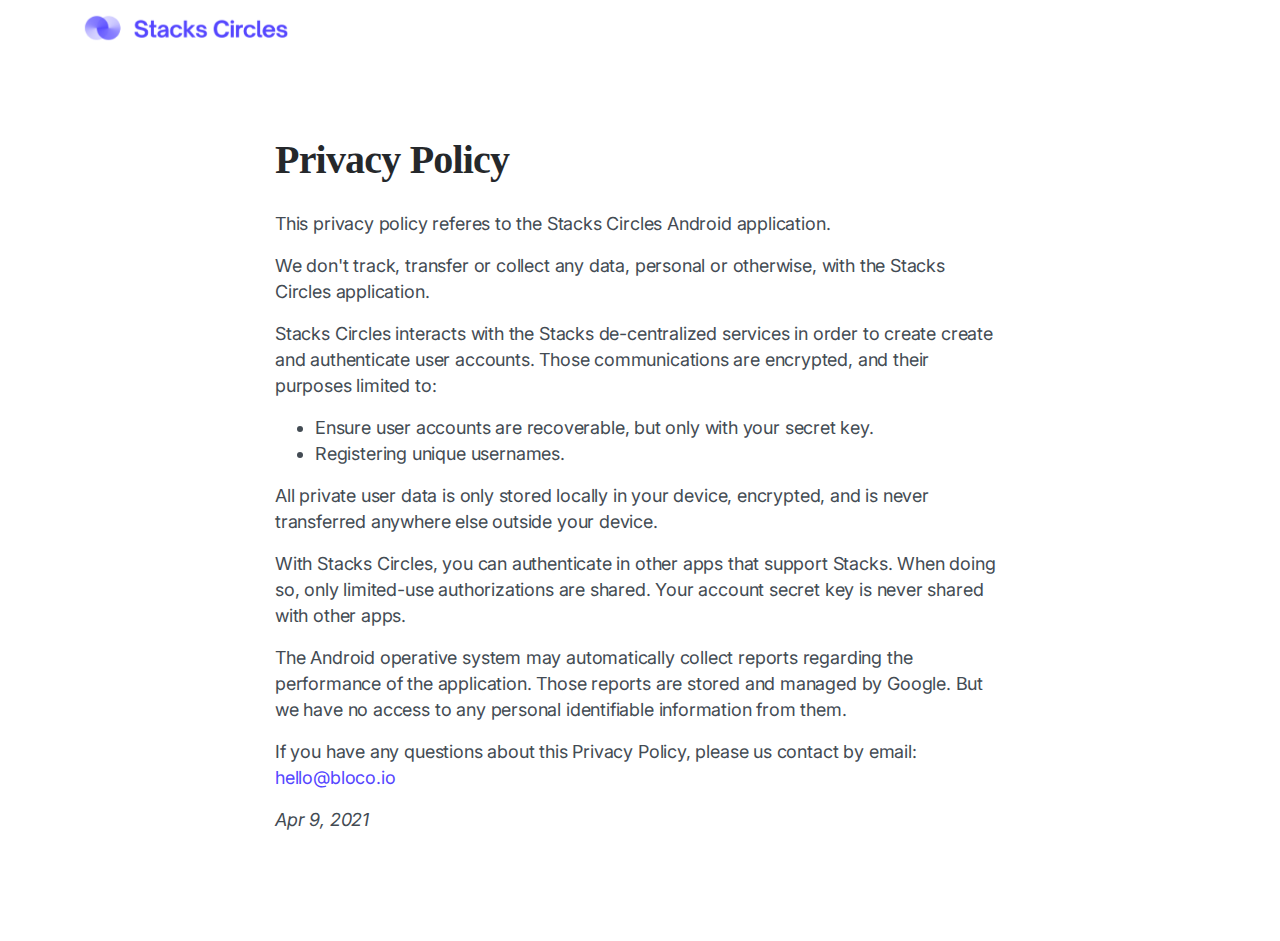
==== privacy.html @ 70a7860b "Footer and Privacy policy" ====
<!DOCTYPE html>
<html>

<head>
  <meta charset="utf-8">
  <meta http-equiv="X-UA-Compatible" content="IE=edge">
  <title>Stacks Circles Android</title>
  <meta name="description" content="">
  <meta name="viewport" content="width=device-width, initial-scale=1">
  <meta name="robots" content="all,follow">
  <!-- Bootstrap CSS-->
  <link rel="stylesheet" href="vendor/bootstrap/css/bootstrap.min.css">
  <!-- Fonts-->
  <link rel="stylesheet" media="screen" href="https://fontlibrary.org//face/open-sauce-one" type="text/css"/> 
  <link rel="stylesheet" href="https://fonts.googleapis.com/css?family=Inter:400,600,800&amp;display=swap">
  <!-- Device Mockup-->
  <link rel="stylesheet" href="css/device-mockups.css">
  <!-- theme stylesheet-->
  <link rel="stylesheet" href="css/style.violet.css" id="theme-stylesheet">
  <!-- Custom stylesheet - for your changes-->
  <link rel="stylesheet" href="css/custom.css">
  <!-- Favicon-->
  <link rel="shortcut icon" href="img/favicon.png">
  <!-- Tweaks for older IEs-->
  <!--[if lt IE 9]>
        <script src="https://oss.maxcdn.com/html5shiv/3.7.3/html5shiv.min.js"></script>
        <script src="https://oss.maxcdn.com/respond/1.4.2/respond.min.js"></script><![endif]-->
</head>

<body>
  <!-- navbar-->
  <header class="header">
    <nav class="navbar navbar-expand-lg fixed-top">
      <div class="container">
        <a class="navbar-brand" href="index"><img src="img/logo.png" alt="" width="220"></a>
      </div>
    </nav>
  </header>

  <section class="bg-center">
    <div class="container">
      <div class="row justify-content-md-center">
        <div class="col col-lg-8 my-5">
          <h2 class="mb-4">Privacy Policy</h2>
          <p>This privacy policy referes to the Stacks Circles Android application.</p>
          <p>We don't track, transfer or collect any data, personal or otherwise, with the Stacks Circles application.</p>
          <p>Stacks Circles interacts with the Stacks de-centralized services in order to create create and authenticate user accounts. Those communications are encrypted, and their purposes limited to:</p>
          <ul>
            <li>Ensure user accounts are recoverable, but only with your secret key.</li>
            <li>Registering unique usernames.</li>
          </ul>
          <p>All private user data is only stored locally in your device, encrypted, and is never transferred anywhere else outside your device.</p>
          <p>With Stacks Circles, you can authenticate in other apps that support Stacks. When doing so, only limited-use authorizations are shared. Your account secret key is never shared with other apps.</p>
          <p>The Android operative system may automatically collect reports regarding the performance of the application. Those reports are stored and managed by Google. But we have no access to any personal identifiable information from them.</p>
          <p>If you have any questions about this Privacy Policy, please us contact by email: <a href="mailto:hello@bloco.io">hello@bloco.io</a></p>
          <p><i>Apr 9, 2021</i></p>
        </div>
      </div>
    </div>
  </section>

  <!-- JavaScript files-->
  <script src="vendor/jquery/jquery.min.js"></script>
  <script src="vendor/bootstrap/js/bootstrap.bundle.min.js"></script>
  <script src="vendor/owl.carousel2/owl.carousel.min.js"></script>
  <script src="vendor/modal-video/js/modal-video.js"></script>
  <script src="js/front.js"></script>
  <!-- FontAwesome CSS - loading as last, so it doesn't block rendering-->
  <link rel="stylesheet" href="https://use.fontawesome.com/releases/v5.7.1/css/all.css"
    integrity="sha384-fnmOCqbTlWIlj8LyTjo7mOUStjsKC4pOpQbqyi7RrhN7udi9RwhKkMHpvLbHG9Sr" crossorigin="anonymous">
</body>
</html>
---- css/device-mockups.css ----
/*!
 * html5-device-mockups (https://github.com/pixelsign/html5-device-mockups)
 * Copyright 2013 - 2018 pixelsign
 * Licensed under MIT (https://github.com/pixelsign/html5-device-mockups/blob/master/LICENSE.txt)
 * Last Build: Thu Dec 20 2018 14:05:50
 */
.device-wrapper {
  max-width: 300px;
  width: 100%; }

.device {
  position: relative;
  background-size: cover; }
  .device::after {
    position: absolute;
    background-size: cover;
    width: 100%;
    height: 100%;
    pointer-events: none; }
  .device .screen {
    position: absolute;
    background-size: cover;
    pointer-events: auto; }
  .device .button {
    position: absolute;
    cursor: pointer; }



.device[data-device="Pixel"][data-orientation="portrait"][data-color="white"] {
  padding-bottom: 202.620087336%; }
  .device[data-device="Pixel"][data-orientation="portrait"][data-color="white"] .screen {
    top: 9.6982758621%;
    left: 4.3668122271%;
    width: 90.3930131004%;
    height: 78.6637931034%; }
  .device[data-device="Pixel"][data-orientation="portrait"][data-color="white"]::after {
    content: '';
    background-image: url(../img/device-mockups/Pixel/portrait_white.png);
    z-index: -1; }
  .device[data-device="Pixel"][data-orientation="portrait"][data-color="white"] .button {
    top: 90.5172413793%;
    left: 44.9781659389%;
    width: 11.3537117904%;
    height: 4.3103448276%; }

.device[data-device="Pixel"][data-orientation="portrait"][data-color="black"] {
  padding-bottom: 202.620087336%; }
  .device[data-device="Pixel"][data-orientation="portrait"][data-color="black"] .screen {
    top: 9.6982758621%;
    left: 4.3668122271%;
    width: 90.3930131004%;
    height: 78.6637931034%; }
  .device[data-device="Pixel"][data-orientation="portrait"][data-color="black"]::after {
    content: '';
    background-image: url(../img/device-mockups/Pixel/portrait_black.png);
    z-index: -1; }
  .device[data-device="Pixel"][data-orientation="portrait"][data-color="black"] .button {
    top: 90.5172413793%;
    left: 44.9781659389%;
    width: 11.3537117904%;
    height: 4.3103448276%; }
---- css/style.violet.css ----
/*
=========================================
=========================================

   Nova | Bootstrap app landing

=========================================
========================================= */
/*
* ===================================================
*    Custom Bootstrapious Utils
* ===================================================
*/
/*
   Icons
   ------------------------
*/
.icon-sm {
  width: 40px !important;
  height: 40px !important;
}

.icon-md {
  width: 60px !important;
  height: 60px !important;
}

.icon-lg {
  width: 80px !important;
  height: 80px !important;
}

.icon-xl {
  width: 120px !important;
  height: 120px !important;
}

/*
   Text utils
   ------------------------
*/
.text-uppercase {
  text-transform: uppercase;
  letter-spacing: 0.1em;
  letter-spacing: .1em;
}

.text-sm {
  font-size: 0.875rem;
}

.text-base {
  font-size: 1rem;
}

.text-lg {
  font-size: 1.25rem;
}

.text-shadow {
  text-shadow: 2px 2px 2px rgba(0, 0, 0, 0.1);
}

.text-shadow-primary {
  text-shadow: 2px 2px 2px rgba(144, 85, 162, 0.1);
}

.text-decoration-underline {
  text-decoration: underline;
}

.text-inherit {
  color: inherit;
}

/*
    Rounded corners - lg, sm
   ------------------------
*/
.rounded-lg {
  border-radius: 0.85rem !important;
}

.rounded-sm {
  border-radius: 0.2rem;
}

.rounded-xl {
  border-radius: 10rem;
}

/*
    Responsive borders - border-[breakpoint]
   ------------------------
*/
/*
    Opacity helpers - .opacity-[1-9]
    ------------------------
*/
.opacity-1 {
  opacity: 0.1;
}

.opacity-2 {
  opacity: 0.2;
}

.opacity-3 {
  opacity: 0.3;
}

.opacity-4 {
  opacity: 0.4;
}

.opacity-5 {
  opacity: 0.5;
}

.opacity-6 {
  opacity: 0.6;
}

.opacity-7 {
  opacity: 0.7;
}

.opacity-8 {
  opacity: 0.8;
}

.opacity-9 {
  opacity: 0.9;
}

.opacity-10 {
  opacity: 1;
}

/*
    Z-index helpers - .z-index-[10-50]
    ------------------------
*/
.z-index-10 {
  z-index: 10;
}

.z-index-20 {
  z-index: 20;
}

.z-index-30 {
  z-index: 30;
}

.z-index-40 {
  z-index: 40;
}

.z-index-50 {
  z-index: 50;
}

/*
     Letter spacing helpers - .letter-spacing-[0-5]
    ------------------------
*/
.letter-spacing-0 {
  letter-spacing: 0 !important;
}

.letter-spacing-1 {
  letter-spacing: 0.1em;
}

.letter-spacing-2 {
  letter-spacing: 0.2em;
}

.letter-spacing-3 {
  letter-spacing: 0.3em;
}

.letter-spacing-4 {
  letter-spacing: 0.4em;
}

.letter-spacing-5 {
  letter-spacing: 0.5em;
}

/*
     Colours and backgrounds
    ------------------------
*/
.text-hover-primary {
  transition: all 0.2s ease-in-out;
}

.text-hover-primary:focus, .text-hover-primary:hover {
  color: #5546FF !important;
}

a.text-hover-primary {
  transition: all 0.2s ease-in-out;
}

a.text-hover-primary:focus, a.text-hover-primary:hover {
  color: #5546FF !important;
}

.bg-primary-light {
  background-color: #f2ebf4;
}

.border-primary {
  border-color: #5546FF !important;
}

.text-hover-secondary {
  transition: all 0.2s ease-in-out;
}

.text-hover-secondary:focus, .text-hover-secondary:hover {
  color: #6c757d !important;
}

a.text-hover-secondary {
  transition: all 0.2s ease-in-out;
}

a.text-hover-secondary:focus, a.text-hover-secondary:hover {
  color: #6c757d !important;
}

.bg-secondary-light {
  background-color: #edeeef;
}

.border-secondary {
  border-color: #6c757d !important;
}

.text-hover-success {
  transition: all 0.2s ease-in-out;
}

.text-hover-success:focus, .text-hover-success:hover {
  color: #28a745 !important;
}

a.text-hover-success {
  transition: all 0.2s ease-in-out;
}

a.text-hover-success:focus, a.text-hover-success:hover {
  color: #28a745 !important;
}

.bg-success-light {
  background-color: #e5f4e9;
}

.border-success {
  border-color: #28a745 !important;
}

.text-hover-info {
  transition: all 0.2s ease-in-out;
}

.text-hover-info:focus, .text-hover-info:hover {
  color: #17a2b8 !important;
}

a.text-hover-info {
  transition: all 0.2s ease-in-out;
}

a.text-hover-info:focus, a.text-hover-info:hover {
  color: #17a2b8 !important;
}

.bg-info-light {
  background-color: #e3f4f6;
}

.border-info {
  border-color: #17a2b8 !important;
}

.text-hover-warning {
  transition: all 0.2s ease-in-out;
}

.text-hover-warning:focus, .text-hover-warning:hover {
  color: #ffc107 !important;
}

a.text-hover-warning {
  transition: all 0.2s ease-in-out;
}

a.text-hover-warning:focus, a.text-hover-warning:hover {
  color: #ffc107 !important;
}

.bg-warning-light {
  background-color: #fff8e1;
}

.border-warning {
  border-color: #ffc107 !important;
}

.text-hover-danger {
  transition: all 0.2s ease-in-out;
}

.text-hover-danger:focus, .text-hover-danger:hover {
  color: #dc3545 !important;
}

a.text-hover-danger {
  transition: all 0.2s ease-in-out;
}

a.text-hover-danger:focus, a.text-hover-danger:hover {
  color: #dc3545 !important;
}

.bg-danger-light {
  background-color: #fbe7e9;
}

.border-danger {
  border-color: #dc3545 !important;
}

.text-hover-light {
  transition: all 0.2s ease-in-out;
}

.text-hover-light:focus, .text-hover-light:hover {
  color: #F7FAFF !important;
}

a.text-hover-light {
  transition: all 0.2s ease-in-out;
}

a.text-hover-light:focus, a.text-hover-light:hover {
  color: #F7FAFF !important;
}

.bg-light-light {
  background-color: #fefeff;
}

.border-light {
  border-color: #F7FAFF !important;
}

.text-hover-dark {
  transition: all 0.2s ease-in-out;
}

.text-hover-dark:focus, .text-hover-dark:hover {
  color: #343a40 !important;
}

a.text-hover-dark {
  transition: all 0.2s ease-in-out;
}

a.text-hover-dark:focus, a.text-hover-dark:hover {
  color: #343a40 !important;
}

.bg-dark-light {
  background-color: #e7e7e8;
}

.border-dark {
  border-color: #343a40 !important;
}

.bg-gray-100 {
  background: #F7FAFF !important;
}

.text-gray-100 {
  color: #F7FAFF;
}

.bg-gray-200 {
  background: #e9ecef !important;
}

.text-gray-200 {
  color: #e9ecef;
}

.bg-gray-300 {
  background: #dee2e6 !important;
}

.text-gray-300 {
  color: #dee2e6;
}

.bg-gray-400 {
  background: #ced4da !important;
}

.text-gray-400 {
  color: #ced4da;
}

.bg-gray-500 {
  background: #adb5bd !important;
}

.text-gray-500 {
  color: #adb5bd;
}

.bg-gray-600 {
  background: #6c757d !important;
}

.text-gray-600 {
  color: #6c757d;
}

.bg-gray-700 {
  background: #495057 !important;
}

.text-gray-700 {
  color: #495057;
}

.bg-gray-800 {
  background: #343a40 !important;
}

.text-gray-800 {
  color: #343a40;
}

.bg-gray-900 {
  background: #212529 !important;
}

.text-gray-900 {
  color: #212529;
}

.badge-primary-light {
  color: #5546FF;
  background-color: #f2ebf4;
}

.badge-secondary-light {
  color: #6c757d;
  background-color: #edeeef;
}

.badge-success-light {
  color: #28a745;
  background-color: #e5f4e9;
}

.badge-info-light {
  color: #17a2b8;
  background-color: #e3f4f6;
}

.badge-warning-light {
  color: #ffc107;
  background-color: #fff8e1;
}

.badge-danger-light {
  color: #dc3545;
  background-color: #fbe7e9;
}

.badge-light-light {
  color: #F7FAFF;
  background-color: #fefeff;
}

.badge-dark-light {
  color: #343a40;
  background-color: #e7e7e8;
}

/*
     Transparent overlays
    ------------------------
*/
.overlay-content {
  position: relative;
  z-index: 20;
}

@media (min-width: 576px) {
  .light-overlay-sm,
  .overlay-hover-light-sm {
    position: relative;
  }
  .light-overlay-sm::after,
  .overlay-hover-light-sm::after {
    position: absolute;
    top: 0;
    left: 0;
    width: 100%;
    height: 100%;
    content: ' ';
    background: #fff;
  }
}

@media (min-width: 576px) {
  .overlay-hover-light-sm::after {
    transition: opacity 0.15s linear;
    opacity: 0;
  }
}

@media (min-width: 576px) {
  .light-overlay-sm::after,
  .overlay-hover-light-sm:hover::after {
    opacity: .4;
  }
}

@media (min-width: 576px) {
  .light-overlay-sm-0::after,
  .overlay-hover-light-sm-0:hover::after {
    display: none;
  }
}

.dark-overlay-sm {
  position: relative;
}

@media (min-width: 576px) {
  .dark-overlay-sm::after {
    position: absolute;
    top: 0;
    left: 0;
    width: 100%;
    height: 100%;
    content: ' ';
    opacity: .4;
    background: #000;
  }
}

@media (min-width: 576px) {
  .dark-overlay-sm-0::after {
    display: none;
  }
}

@media (min-width: 768px) {
  .light-overlay-md,
  .overlay-hover-light-md {
    position: relative;
  }
  .light-overlay-md::after,
  .overlay-hover-light-md::after {
    position: absolute;
    top: 0;
    left: 0;
    width: 100%;
    height: 100%;
    content: ' ';
    background: #fff;
  }
}

@media (min-width: 768px) {
  .overlay-hover-light-md::after {
    transition: opacity 0.15s linear;
    opacity: 0;
  }
}

@media (min-width: 768px) {
  .light-overlay-md::after,
  .overlay-hover-light-md:hover::after {
    opacity: .4;
  }
}

@media (min-width: 768px) {
  .light-overlay-md-0::after,
  .overlay-hover-light-md-0:hover::after {
    display: none;
  }
}

.dark-overlay-md {
  position: relative;
}

@media (min-width: 768px) {
  .dark-overlay-md::after {
    position: absolute;
    top: 0;
    left: 0;
    width: 100%;
    height: 100%;
    content: ' ';
    opacity: .4;
    background: #000;
  }
}

@media (min-width: 768px) {
  .dark-overlay-md-0::after {
    display: none;
  }
}

@media (min-width: 992px) {
  .light-overlay-lg,
  .overlay-hover-light-lg {
    position: relative;
  }
  .light-overlay-lg::after,
  .overlay-hover-light-lg::after {
    position: absolute;
    top: 0;
    left: 0;
    width: 100%;
    height: 100%;
    content: ' ';
    background: #fff;
  }
}

@media (min-width: 992px) {
  .overlay-hover-light-lg::after {
    transition: opacity 0.15s linear;
    opacity: 0;
  }
}

@media (min-width: 992px) {
  .light-overlay-lg::after,
  .overlay-hover-light-lg:hover::after {
    opacity: .4;
  }
}

@media (min-width: 992px) {
  .light-overlay-lg-0::after,
  .overlay-hover-light-lg-0:hover::after {
    display: none;
  }
}

.dark-overlay-lg {
  position: relative;
}

@media (min-width: 992px) {
  .dark-overlay-lg::after {
    position: absolute;
    top: 0;
    left: 0;
    width: 100%;
    height: 100%;
    content: ' ';
    opacity: .4;
    background: #000;
  }
}

@media (min-width: 992px) {
  .dark-overlay-lg-0::after {
    display: none;
  }
}

@media (min-width: 1200px) {
  .light-overlay-xl,
  .overlay-hover-light-xl {
    position: relative;
  }
  .light-overlay-xl::after,
  .overlay-hover-light-xl::after {
    position: absolute;
    top: 0;
    left: 0;
    width: 100%;
    height: 100%;
    content: ' ';
    background: #fff;
  }
}

@media (min-width: 1200px) {
  .overlay-hover-light-xl::after {
    transition: opacity 0.15s linear;
    opacity: 0;
  }
}

@media (min-width: 1200px) {
  .light-overlay-xl::after,
  .overlay-hover-light-xl:hover::after {
    opacity: .4;
  }
}

@media (min-width: 1200px) {
  .light-overlay-xl-0::after,
  .overlay-hover-light-xl-0:hover::after {
    display: none;
  }
}

.dark-overlay-xl {
  position: relative;
}

@media (min-width: 1200px) {
  .dark-overlay-xl::after {
    position: absolute;
    top: 0;
    left: 0;
    width: 100%;
    height: 100%;
    content: ' ';
    opacity: .4;
    background: #000;
  }
}

@media (min-width: 1200px) {
  .dark-overlay-xl-0::after {
    display: none;
  }
}

.light-overlay,
.overlay-hover-light {
  position: relative;
}

.light-overlay::after,
.overlay-hover-light::after {
  position: absolute;
  top: 0;
  left: 0;
  width: 100%;
  height: 100%;
  content: ' ';
  background: #fff;
}

.overlay-hover-light::after {
  transition: opacity 0.15s linear;
  opacity: 0;
}

.light-overlay::after,
.overlay-hover-light:hover::after {
  opacity: .4;
}

.light-overlay-0::after,
.overlay-hover-light-0:hover::after {
  display: none;
}

.dark-overlay {
  position: relative;
}

.dark-overlay::after {
  position: absolute;
  top: 0;
  left: 0;
  width: 100%;
  height: 100%;
  content: ' ';
  opacity: .4;
  background: #000;
}

.dark-overlay-0::after {
  display: none;
}

/*
     Other
    ------------------------
*/
.overflow-visible {
  overflow: visible !important;
}

.shadow-0 {
  box-shadow: none !important;
}

.text-small {
  font-size: 0.85rem !important;
}

.text-lg {
  font-size: 3.5rem !important;
}

.text-gray {
  color: #b4b4b4 !important;
}

.text-muted {
  color: #777 !important;
}

.border-gray {
  border-color: #eee !important;
}

.index-forward {
  z-index: 99;
  position: relative;
}

.bg-cover {
  background-size: cover !important;
}

.bg-center {
  margin-bottom: 50px;
}

.bg-top {
  background-position: top center !important;
}

.bg-bottom {
  background-position: bottom center !important;
}

.line-height-sm {
  line-height: 1.3 !important;
}

.dotted-separator {
  border-top: 2px dotted rgba(0, 0, 0, 0.2);
}

.font-weight-light {
  font-weight: 400 !important;
}

.font-weight-normal {
  font-weight: 600 !important;
}

.font-weight-bold {
  font-weight: 800 !important;
}

.accordion .card {
  border: none;
}

.accordion .card-header {
  background: #fff;
  border: none;
}

.accordion .card .btn-link {
  width: 100%;
  text-decoration: none;
  color: #333;
  text-align: left;
}

.accordion .card .btn-link:focus {
  box-shadow: none;
}

.border-md {
  border-width: 2px !important;
}

.border-lg {
  border-width: 4px !important;
}

.lined {
  display: inline-block;
  position: relative;
  padding-bottom: 0.7rem;
}

.lined::before {
  content: '';
  display: block;
  position: absolute;
  bottom: 0;
  left: 0;
  width: 3rem;
  height: 2px;
  background: #5546FF;
}

.lined::after {
  content: '';
  display: block;
  position: absolute;
  bottom: 0;
  left: 3.3rem;
  width: 0.7rem;
  height: 2px;
  background: #5546FF;
}

.lined-center::before {
  left: calc(50% - 1.65rem);
}

.lined-center::after {
  left: calc(50% + 1.65rem);
}

input.text-white::-webkit-input-placeholder {
  color: #fff;
}

input.text-white::-moz-placeholder {
  color: #fff;
}

input.text-white:-ms-input-placeholder {
  color: #fff;
}

input.text-white::-ms-input-placeholder {
  color: #fff;
}

input.text-white::placeholder {
  color: #fff;
}

.bg-none {
  background: none !important;
}

.text-shadow {
  text-transform: 1px 1px 0 rgba(0, 0, 0, 0.3);
}

/*
* ===================================================
*    Custom Orion Icons
* ===================================================
*/
.svg-icon {
  width: 32px;
  height: 32px;
  vertical-align: text-bottom;
  stroke: currentColor;
  stroke-width: 3;
  --layer1: currentColor;
  --layer2: currentColor;
  --layer3: currentColor;
}

.svg-icon.svg-icon-light {
  stroke-width: 2;
}

.svg-icon.svg-icon-heavy {
  stroke-width: 4;
}

.svg-icon-big {
  width: 64px;
  height: 64px;
}

/*
*
* =====================
* GENERAL
* =====================
*
*/
.text-small {
  font-size: 0.9rem !important;
}

section {
  position: relative;
  padding: 2.5rem 0;
}

.section-padding {
  padding: 2.5rem 0;
}

.section-padding-y {
  padding-top: 2.5rem;
  padding-bottom: 2.5rem;
}

.navbar {
  transition: all 0.3s;
  padding-top: 1.5rem !important;
  padding-bottom: 1.5rem !important;
}

.navbar.active {
  background: #fff;
  padding-top: 1rem !important;
  padding-bottom: 1rem !important;
}

@media (max-width: 991.98px) {
  .navbar {
    background: #fff;
    padding-top: 1rem !important;
    padding-bottom: 1rem !important;
  }
}

.navbar-toggler {
  color: #17141f;
}

.testimonial-img {
  width: 100px;
  height: 100px;
  border-radius: 50%;
  position: absolute;
  top: calc(-3rem - 50px);
  left: calc(50% - 50px);
}

.testimonial-img::after {
  content: '\f10e';
  width: 40px;
  height: 40px;
  border-radius: 50%;
  background: #5546FF;
  border: 3px solid #fff;
  display: block;
  position: absolute;
  bottom: 0;
  right: 0;
  font-family: 'Font Awesome\ 5 Free';
  font-weight: 900;
  color: #fff;
  text-align: center;
  line-height: 35px;
  font-size: 0.8rem;
}

.footer-link {
  color: #777;
  transition: all 0.3s;
}

.footer-link:hover, .footer-link:focus {
  color: #5546FF;
  text-decoration: none;
}

.list-check {
  list-style: none;
  padding-left: 0;
}

.list-check li {
  position: relative;
  padding: 0.25rem 0 0.25rem 3rem;
}

.list-check li::before {
  content: '';
  background-image: url('../img/check.svg');
  background-size: contain;
  display: block;
  position: absolute;
  left: 0;
  top: 50%;
  height: 40px;
  width: 40px;
  -webkit-transform: translateY(-50%);
  transform: translateY(-50%);
}

.social-link {
  width: 40px;
  height: 40px;
  border-radius: 50%;
  border: 2px solid #ddd;
  display: -ms-flexbox;
  display: flex;
  -ms-flex-align: center;
  align-items: center;
  -ms-flex-pack: center;
  justify-content: center;
  color: #aaa;
  transition: all 0.3s;
}

.social-link:hover, .social-link:focus {
  background: #5546FF;
  color: #fff;
  text-decoration: none;
  border-color: #5546FF;
}

.scropll-top-btn {
  width: 40px;
  height: 40px;
  border-radius: 50%;
  background: #5546FF;
  border: 3px solid #d1b7d9;
  display: -ms-flexbox;
  display: flex;
  -ms-flex-align: center;
  align-items: center;
  -ms-flex-pack: center;
  justify-content: center;
  position: fixed;
  bottom: -3rem;
  right: 1rem;
  z-index: 999;
  color: #fff;
  transition: all 0.4s;
}

.scropll-top-btn.active {
  bottom: 1rem;
}

.scropll-top-btn:hover, .scropll-top-btn:focus {
  color: #fff;
  text-decoration: none;
  background: #724381;
}

.device-wrapper {
  z-index: 999;
  position: relative;
}

.device {
  border-radius: 3rem;
}

.device .screen {
  overflow: hidden;
}

.device[data-device=iPhoneX][data-orientation=portrait][data-color=black] {
  padding-bottom: 202.898072%;
}

.device[data-device=iPhoneX][data-orientation=portrait][data-color=black] .screen {
  top: 2.185596%;
  left: 5.5%;
  width: 90.225895%;
  height: 93.628809%;
}

.owl-carousel .owl-dots {
  margin-top: 0 !important;
}

.owl-carousel .owl-dots .owl-dot span {
  margin: 0 0.35rem !important;
}

.owl-carousel .owl-dots .owl-dot.active span {
  background: #5546FF;
}

/*

=====================
STYLE SWITCHER FOR DEMO
=====================

*/
#style-switch-button {
  position: fixed;
  top: 120px;
  left: 0px;
  border-radius: 0;
  z-index: 2;
}

#style-switch {
  width: 300px;
  padding: 20px;
  position: fixed;
  top: 160px;
  left: 0;
  background: #fff;
  border: solid 1px #ced4da;
  z-index: 2000;
}

#style-switch h4 {
  color: #495057;
}

/* =========================================

      THEMING OF THE BOOTSTRAP COMPONENTS

   =========================================

    1 - NAVBAR
    2 - BUTTONS
    3 - TYPE
    4 - PAGINATION
    5 - UTILITIES
    6 - FORMS
    7 - CODE
    8 - NAV
    9 - CARD
    10 - DROPDOWNS

*/
/*
 * 1. NAVBAR
 */
.navbar {
  padding: 0.5rem 1rem;
}

.navbar-brand {
  display: inline-block;
  padding-top: 0.3125rem;
  padding-bottom: 0.3125rem;
  margin-right: 1rem;
  font-size: 1.25rem;
}

.navbar-toggler {
  padding: 0.25rem 0.75rem;
  font-size: 1.25rem;
  line-height: 1;
  border: 1px solid transparent;
  border-radius: 0.25rem;
}

.navbar-light .navbar-brand {
  color: rgba(0, 0, 0, 0.9);
}

.navbar-light .navbar-brand:hover, .navbar-light .navbar-brand:focus {
  color: rgba(0, 0, 0, 0.9);
}

.navbar-light .navbar-nav .nav-link {
  color: rgba(0, 0, 0, 0.5);
}

.navbar-light .navbar-nav .nav-link:hover, .navbar-light .navbar-nav .nav-link:focus {
  color: rgba(0, 0, 0, 0.7);
}

.navbar-light .navbar-nav .nav-link.disabled {
  color: rgba(0, 0, 0, 0.3);
}

.navbar-light .navbar-nav .show > .nav-link,
.navbar-light .navbar-nav .active > .nav-link,
.navbar-light .navbar-nav .nav-link.show,
.navbar-light .navbar-nav .nav-link.active {
  color: rgba(0, 0, 0, 0.9);
}

.navbar-light .navbar-toggler {
  color: rgba(0, 0, 0, 0.5);
  border-color: rgba(0, 0, 0, 0.1);
}

.navbar-light .navbar-toggler-icon {
  background-image: url("data:image/svg+xml;charset=utf8,%3Csvg viewBox='0 0 30 30' xmlns='http://www.w3.org/2000/svg'%3E%3Cpath stroke='rgba(0, 0, 0, 0.5)' stroke-width='2' stroke-linecap='round' stroke-miterlimit='10' d='M4 7h22M4 15h22M4 23h22'/%3E%3C/svg%3E");
}

.navbar-light .navbar-text {
  color: rgba(0, 0, 0, 0.5);
}

.navbar-dark .navbar-brand {
  color: #fff;
}

.navbar-dark .navbar-brand:hover, .navbar-dark .navbar-brand:focus {
  color: #fff;
}

.navbar-dark .navbar-nav .nav-link {
  color: rgba(255, 255, 255, 0.5);
}

.navbar-dark .navbar-nav .nav-link:hover, .navbar-dark .navbar-nav .nav-link:focus {
  color: rgba(255, 255, 255, 0.75);
}

.navbar-dark .navbar-nav .nav-link.disabled {
  color: rgba(255, 255, 255, 0.25);
}

.navbar-dark .navbar-nav .show > .nav-link,
.navbar-dark .navbar-nav .active > .nav-link,
.navbar-dark .navbar-nav .nav-link.show,
.navbar-dark .navbar-nav .nav-link.active {
  color: #fff;
}

.navbar-dark .navbar-toggler {
  color: rgba(255, 255, 255, 0.5);
  border-color: rgba(255, 255, 255, 0.1);
}

.navbar-dark .navbar-toggler-icon {
  background-image: url("data:image/svg+xml;charset=utf8,%3Csvg viewBox='0 0 30 30' xmlns='http://www.w3.org/2000/svg'%3E%3Cpath stroke='rgba(255, 255, 255, 0.5)' stroke-width='2' stroke-linecap='round' stroke-miterlimit='10' d='M4 7h22M4 15h22M4 23h22'/%3E%3C/svg%3E");
}

.navbar-dark .navbar-text {
  color: rgba(255, 255, 255, 0.5);
}

/*
 * 2. BUTTONS
 */
.btn {
  font-weight: 600;
  border: 1px solid transparent;
  padding: 0.4rem 1.5rem;
  font-size: 1rem;
  line-height: 1.5;
  border-radius: 0.25rem;
  transition: color 0.15s ease-in-out, background-color 0.15s ease-in-out, border-color 0.15s ease-in-out, box-shadow 0.15s ease-in-out;
}

@media screen and (prefers-reduced-motion: reduce) {
  .btn {
    transition: none;
  }
}

.btn:focus, .btn.focus {
  box-shadow: 0 0 0 0.2rem rgba(144, 85, 162, 0.25);
}

.btn.disabled, .btn:disabled {
  opacity: 0.65;
}

.btn:not(:disabled):not(.disabled):active, .btn:not(:disabled):not(.disabled).active {
  background-image: none;
}

.btn-link {
  font-weight: 600;
  color: #5546FF;
}

.btn-link:hover {
  color: #633b70;
  text-decoration: underline;
}

.btn-link:focus, .btn-link.focus {
  text-decoration: underline;
}

.btn-link:disabled, .btn-link.disabled {
  color: #6c757d;
}

.btn-primary {
  color: #fff;
  background-color: #5546FF;
  border-color: #5546FF;
}

.btn-primary:hover {
  color: #fff;
  background-color: #7a4889;
  border-color: #724381;
}

.btn-primary:focus, .btn-primary.focus {
  box-shadow: 0 0 0 0.2rem rgba(144, 85, 162, 0.5);
}

.btn-primary.disabled, .btn-primary:disabled {
  color: #fff;
  background-color: #5546FF;
  border-color: #5546FF;
}

.btn-primary:not(:disabled):not(.disabled):active, .btn-primary:not(:disabled):not(.disabled).active,
.show > .btn-primary.dropdown-toggle {
  color: #fff;
  background-color: #724381;
  border-color: #6b3f78;
}

.btn-primary:not(:disabled):not(.disabled):active:focus, .btn-primary:not(:disabled):not(.disabled).active:focus,
.show > .btn-primary.dropdown-toggle:focus {
  box-shadow: 0 0 0 0.2rem rgba(144, 85, 162, 0.5);
}

.btn-secondary {
  color: rgb(0, 0, 0);
  background-color: #ffffff;
  border-color: #5a6268;
}

.btn-secondary:hover {
  color: #fff;
  background-color: #5a6268;
  border-color: #545b62;
}

.btn-secondary:focus, .btn-secondary.focus {
  box-shadow: 0 0 0 0.2rem rgba(108, 117, 125, 0.5);
}

.btn-secondary.disabled, .btn-secondary:disabled {
  color: #fff;
  background-color: #6c757d;
  border-color: #6c757d;
}

.btn-secondary:not(:disabled):not(.disabled):active, .btn-secondary:not(:disabled):not(.disabled).active,
.show > .btn-secondary.dropdown-toggle {
  color: #fff;
  background-color: #545b62;
  border-color: #4e555b;
}

.btn-secondary:not(:disabled):not(.disabled):active:focus, .btn-secondary:not(:disabled):not(.disabled).active:focus,
.show > .btn-secondary.dropdown-toggle:focus {
  box-shadow: 0 0 0 0.2rem rgba(108, 117, 125, 0.5);
}

.btn-success {
  color: #fff;
  background-color: #28a745;
  border-color: #28a745;
}

.btn-success:hover {
  color: #fff;
  background-color: #218838;
  border-color: #1e7e34;
}

.btn-success:focus, .btn-success.focus {
  box-shadow: 0 0 0 0.2rem rgba(40, 167, 69, 0.5);
}

.btn-success.disabled, .btn-success:disabled {
  color: #fff;
  background-color: #28a745;
  border-color: #28a745;
}

.btn-success:not(:disabled):not(.disabled):active, .btn-success:not(:disabled):not(.disabled).active,
.show > .btn-success.dropdown-toggle {
  color: #fff;
  background-color: #1e7e34;
  border-color: #1c7430;
}

.btn-success:not(:disabled):not(.disabled):active:focus, .btn-success:not(:disabled):not(.disabled).active:focus,
.show > .btn-success.dropdown-toggle:focus {
  box-shadow: 0 0 0 0.2rem rgba(40, 167, 69, 0.5);
}

.btn-info {
  color: #fff;
  background-color: #17a2b8;
  border-color: #17a2b8;
}

.btn-info:hover {
  color: #fff;
  background-color: #138496;
  border-color: #117a8b;
}

.btn-info:focus, .btn-info.focus {
  box-shadow: 0 0 0 0.2rem rgba(23, 162, 184, 0.5);
}

.btn-info.disabled, .btn-info:disabled {
  color: #fff;
  background-color: #17a2b8;
  border-color: #17a2b8;
}

.btn-info:not(:disabled):not(.disabled):active, .btn-info:not(:disabled):not(.disabled).active,
.show > .btn-info.dropdown-toggle {
  color: #fff;
  background-color: #117a8b;
  border-color: #10707f;
}

.btn-info:not(:disabled):not(.disabled):active:focus, .btn-info:not(:disabled):not(.disabled).active:focus,
.show > .btn-info.dropdown-toggle:focus {
  box-shadow: 0 0 0 0.2rem rgba(23, 162, 184, 0.5);
}

.btn-warning {
  color: #212529;
  background-color: #ffc107;
  border-color: #ffc107;
}

.btn-warning:hover {
  color: #212529;
  background-color: #e0a800;
  border-color: #d39e00;
}

.btn-warning:focus, .btn-warning.focus {
  box-shadow: 0 0 0 0.2rem rgba(255, 193, 7, 0.5);
}

.btn-warning.disabled, .btn-warning:disabled {
  color: #212529;
  background-color: #ffc107;
  border-color: #ffc107;
}

.btn-warning:not(:disabled):not(.disabled):active, .btn-warning:not(:disabled):not(.disabled).active,
.show > .btn-warning.dropdown-toggle {
  color: #212529;
  background-color: #d39e00;
  border-color: #c69500;
}

.btn-warning:not(:disabled):not(.disabled):active:focus, .btn-warning:not(:disabled):not(.disabled).active:focus,
.show > .btn-warning.dropdown-toggle:focus {
  box-shadow: 0 0 0 0.2rem rgba(255, 193, 7, 0.5);
}

.btn-danger {
  color: #fff;
  background-color: #dc3545;
  border-color: #dc3545;
}

.btn-danger:hover {
  color: #fff;
  background-color: #c82333;
  border-color: #bd2130;
}

.btn-danger:focus, .btn-danger.focus {
  box-shadow: 0 0 0 0.2rem rgba(220, 53, 69, 0.5);
}

.btn-danger.disabled, .btn-danger:disabled {
  color: #fff;
  background-color: #dc3545;
  border-color: #dc3545;
}

.btn-danger:not(:disabled):not(.disabled):active, .btn-danger:not(:disabled):not(.disabled).active,
.show > .btn-danger.dropdown-toggle {
  color: #fff;
  background-color: #bd2130;
  border-color: #b21f2d;
}

.btn-danger:not(:disabled):not(.disabled):active:focus, .btn-danger:not(:disabled):not(.disabled).active:focus,
.show > .btn-danger.dropdown-toggle:focus {
  box-shadow: 0 0 0 0.2rem rgba(220, 53, 69, 0.5);
}

.btn-light {
  color: #212529;
  background-color: #F7FAFF;
  border-color: #F7FAFF;
}

.btn-light:hover {
  color: #212529;
  background-color: #d1e2ff;
  border-color: #c4daff;
}

.btn-light:focus, .btn-light.focus {
  box-shadow: 0 0 0 0.2rem rgba(247, 250, 255, 0.5);
}

.btn-light.disabled, .btn-light:disabled {
  color: #212529;
  background-color: #F7FAFF;
  border-color: #F7FAFF;
}

.btn-light:not(:disabled):not(.disabled):active, .btn-light:not(:disabled):not(.disabled).active,
.show > .btn-light.dropdown-toggle {
  color: #212529;
  background-color: #c4daff;
  border-color: #b7d2ff;
}

.btn-light:not(:disabled):not(.disabled):active:focus, .btn-light:not(:disabled):not(.disabled).active:focus,
.show > .btn-light.dropdown-toggle:focus {
  box-shadow: 0 0 0 0.2rem rgba(247, 250, 255, 0.5);
}

.btn-dark {
  color: #fff;
  background-color: #343a40;
  border-color: #343a40;
}

.btn-dark:hover {
  color: #fff;
  background-color: #23272b;
  border-color: #1d2124;
}

.btn-dark:focus, .btn-dark.focus {
  box-shadow: 0 0 0 0.2rem rgba(52, 58, 64, 0.5);
}

.btn-dark.disabled, .btn-dark:disabled {
  color: #fff;
  background-color: #343a40;
  border-color: #343a40;
}

.btn-dark:not(:disabled):not(.disabled):active, .btn-dark:not(:disabled):not(.disabled).active,
.show > .btn-dark.dropdown-toggle {
  color: #fff;
  background-color: #1d2124;
  border-color: #171a1d;
}

.btn-dark:not(:disabled):not(.disabled):active:focus, .btn-dark:not(:disabled):not(.disabled).active:focus,
.show > .btn-dark.dropdown-toggle:focus {
  box-shadow: 0 0 0 0.2rem rgba(52, 58, 64, 0.5);
}

.btn-outline-primary {
  color: #5546FF;
  background-color: transparent;
  background-image: none;
  border-color: #5546FF;
}

.btn-outline-primary:hover {
  color: #fff;
  background-color: #5546FF;
  border-color: #5546FF;
}

.btn-outline-primary:focus, .btn-outline-primary.focus {
  box-shadow: 0 0 0 0.2rem rgba(144, 85, 162, 0.5);
}

.btn-outline-primary.disabled, .btn-outline-primary:disabled {
  color: #5546FF;
  background-color: transparent;
}

.btn-outline-primary:not(:disabled):not(.disabled):active, .btn-outline-primary:not(:disabled):not(.disabled).active,
.show > .btn-outline-primary.dropdown-toggle {
  color: #fff;
  background-color: #5546FF;
  border-color: #5546FF;
}

.btn-outline-primary:not(:disabled):not(.disabled):active:focus, .btn-outline-primary:not(:disabled):not(.disabled).active:focus,
.show > .btn-outline-primary.dropdown-toggle:focus {
  box-shadow: 0 0 0 0.2rem rgba(144, 85, 162, 0.5);
}

.btn-outline-secondary {
  color: #6c757d;
  background-color: transparent;
  background-image: none;
  border-color: #6c757d;
}

.btn-outline-secondary:hover {
  color: #fff;
  background-color: #6c757d;
  border-color: #6c757d;
}

.btn-outline-secondary:focus, .btn-outline-secondary.focus {
  box-shadow: 0 0 0 0.2rem rgba(108, 117, 125, 0.5);
}

.btn-outline-secondary.disabled, .btn-outline-secondary:disabled {
  color: #6c757d;
  background-color: transparent;
}

.btn-outline-secondary:not(:disabled):not(.disabled):active, .btn-outline-secondary:not(:disabled):not(.disabled).active,
.show > .btn-outline-secondary.dropdown-toggle {
  color: #fff;
  background-color: #6c757d;
  border-color: #6c757d;
}

.btn-outline-secondary:not(:disabled):not(.disabled):active:focus, .btn-outline-secondary:not(:disabled):not(.disabled).active:focus,
.show > .btn-outline-secondary.dropdown-toggle:focus {
  box-shadow: 0 0 0 0.2rem rgba(108, 117, 125, 0.5);
}

.btn-outline-success {
  color: #28a745;
  background-color: transparent;
  background-image: none;
  border-color: #28a745;
}

.btn-outline-success:hover {
  color: #fff;
  background-color: #28a745;
  border-color: #28a745;
}

.btn-outline-success:focus, .btn-outline-success.focus {
  box-shadow: 0 0 0 0.2rem rgba(40, 167, 69, 0.5);
}

.btn-outline-success.disabled, .btn-outline-success:disabled {
  color: #28a745;
  background-color: transparent;
}

.btn-outline-success:not(:disabled):not(.disabled):active, .btn-outline-success:not(:disabled):not(.disabled).active,
.show > .btn-outline-success.dropdown-toggle {
  color: #fff;
  background-color: #28a745;
  border-color: #28a745;
}

.btn-outline-success:not(:disabled):not(.disabled):active:focus, .btn-outline-success:not(:disabled):not(.disabled).active:focus,
.show > .btn-outline-success.dropdown-toggle:focus {
  box-shadow: 0 0 0 0.2rem rgba(40, 167, 69, 0.5);
}

.btn-outline-info {
  color: #17a2b8;
  background-color: transparent;
  background-image: none;
  border-color: #17a2b8;
}

.btn-outline-info:hover {
  color: #fff;
  background-color: #17a2b8;
  border-color: #17a2b8;
}

.btn-outline-info:focus, .btn-outline-info.focus {
  box-shadow: 0 0 0 0.2rem rgba(23, 162, 184, 0.5);
}

.btn-outline-info.disabled, .btn-outline-info:disabled {
  color: #17a2b8;
  background-color: transparent;
}

.btn-outline-info:not(:disabled):not(.disabled):active, .btn-outline-info:not(:disabled):not(.disabled).active,
.show > .btn-outline-info.dropdown-toggle {
  color: #fff;
  background-color: #17a2b8;
  border-color: #17a2b8;
}

.btn-outline-info:not(:disabled):not(.disabled):active:focus, .btn-outline-info:not(:disabled):not(.disabled).active:focus,
.show > .btn-outline-info.dropdown-toggle:focus {
  box-shadow: 0 0 0 0.2rem rgba(23, 162, 184, 0.5);
}

.btn-outline-warning {
  color: #ffc107;
  background-color: transparent;
  background-image: none;
  border-color: #ffc107;
}

.btn-outline-warning:hover {
  color: #fff;
  background-color: #ffc107;
  border-color: #ffc107;
}

.btn-outline-warning:focus, .btn-outline-warning.focus {
  box-shadow: 0 0 0 0.2rem rgba(255, 193, 7, 0.5);
}

.btn-outline-warning.disabled, .btn-outline-warning:disabled {
  color: #ffc107;
  background-color: transparent;
}

.btn-outline-warning:not(:disabled):not(.disabled):active, .btn-outline-warning:not(:disabled):not(.disabled).active,
.show > .btn-outline-warning.dropdown-toggle {
  color: #212529;
  background-color: #ffc107;
  border-color: #ffc107;
}

.btn-outline-warning:not(:disabled):not(.disabled):active:focus, .btn-outline-warning:not(:disabled):not(.disabled).active:focus,
.show > .btn-outline-warning.dropdown-toggle:focus {
  box-shadow: 0 0 0 0.2rem rgba(255, 193, 7, 0.5);
}

.btn-outline-danger {
  color: #dc3545;
  background-color: transparent;
  background-image: none;
  border-color: #dc3545;
}

.btn-outline-danger:hover {
  color: #fff;
  background-color: #dc3545;
  border-color: #dc3545;
}

.btn-outline-danger:focus, .btn-outline-danger.focus {
  box-shadow: 0 0 0 0.2rem rgba(220, 53, 69, 0.5);
}

.btn-outline-danger.disabled, .btn-outline-danger:disabled {
  color: #dc3545;
  background-color: transparent;
}

.btn-outline-danger:not(:disabled):not(.disabled):active, .btn-outline-danger:not(:disabled):not(.disabled).active,
.show > .btn-outline-danger.dropdown-toggle {
  color: #fff;
  background-color: #dc3545;
  border-color: #dc3545;
}

.btn-outline-danger:not(:disabled):not(.disabled):active:focus, .btn-outline-danger:not(:disabled):not(.disabled).active:focus,
.show > .btn-outline-danger.dropdown-toggle:focus {
  box-shadow: 0 0 0 0.2rem rgba(220, 53, 69, 0.5);
}

.btn-outline-light {
  color: #F7FAFF;
  background-color: transparent;
  background-image: none;
  border-color: #F7FAFF;
}

.btn-outline-light:hover {
  color: #fff;
  background-color: #F7FAFF;
  border-color: #F7FAFF;
}

.btn-outline-light:focus, .btn-outline-light.focus {
  box-shadow: 0 0 0 0.2rem rgba(247, 250, 255, 0.5);
}

.btn-outline-light.disabled, .btn-outline-light:disabled {
  color: #F7FAFF;
  background-color: transparent;
}

.btn-outline-light:not(:disabled):not(.disabled):active, .btn-outline-light:not(:disabled):not(.disabled).active,
.show > .btn-outline-light.dropdown-toggle {
  color: #212529;
  background-color: #F7FAFF;
  border-color: #F7FAFF;
}

.btn-outline-light:not(:disabled):not(.disabled):active:focus, .btn-outline-light:not(:disabled):not(.disabled).active:focus,
.show > .btn-outline-light.dropdown-toggle:focus {
  box-shadow: 0 0 0 0.2rem rgba(247, 250, 255, 0.5);
}

.btn-outline-dark {
  color: #343a40;
  background-color: transparent;
  background-image: none;
  border-color: #343a40;
}

.btn-outline-dark:hover {
  color: #fff;
  background-color: #343a40;
  border-color: #343a40;
}

.btn-outline-dark:focus, .btn-outline-dark.focus {
  box-shadow: 0 0 0 0.2rem rgba(52, 58, 64, 0.5);
}

.btn-outline-dark.disabled, .btn-outline-dark:disabled {
  color: #343a40;
  background-color: transparent;
}

.btn-outline-dark:not(:disabled):not(.disabled):active, .btn-outline-dark:not(:disabled):not(.disabled).active,
.show > .btn-outline-dark.dropdown-toggle {
  color: #fff;
  background-color: #343a40;
  border-color: #343a40;
}

.btn-outline-dark:not(:disabled):not(.disabled):active:focus, .btn-outline-dark:not(:disabled):not(.disabled).active:focus,
.show > .btn-outline-dark.dropdown-toggle:focus {
  box-shadow: 0 0 0 0.2rem rgba(52, 58, 64, 0.5);
}

.btn-lg {
  padding: 0.5rem 1rem;
  font-size: 1.25rem;
  line-height: 1.5;
  border-radius: 0.35rem;
}

.btn-sm {
  padding: 0.25rem 0.5rem;
  font-size: 0.875rem;
  line-height: 1.5;
  border-radius: 0.2rem;
}

/*
 * 3. TYPE
 */
body {
    /* Body 1 Landing Page */
  font-family: Inter;
  font-style: normal;
  font-weight: normal;
  font-size: 18px;
  line-height: 26px;

  /* or 144% */
  letter-spacing: -0.01em;

  /* Серый 2 */
  color: #434B53;

  /* Inside Auto Layout */
  flex: none;
  order: 1;
  flex-grow: 0;
  margin: 24px 0px;
}

.body3 {
  font-style: normal;
  font-weight: normal;
  font-size: 14px;
  line-height: 24px;

  /* or 171% */
  letter-spacing: 0.1px;

  /* Серый 2 */
  color: #434B53;
}

a {
  color: #5546FF;
  text-decoration: none;
}

a:hover, a:focus {
  color: #633b70;
  text-decoration: underline;
}


a.bodyLink {
  color: #434B53;
  text-decoration: none;
}

a.bodyLink:hover, a.bodyLink:focus {
  color: #434B53;
}

h1,
h2,
h3,
h4,
h5,
h6,
.h1,
.h2,
.h3,
.h4,
.h5,
.h6 {
  font-family: 'OpenSauceOneSemiBold';
  margin-bottom: 0.5rem;
  font-family: inherit;
  font-weight: 600;
  line-height: 1.2;
  color: inherit;
}

h1,
.h1 {
  font-family: 'OpenSauceOneBold';
  font-style: normal;
  font-weight: bold;
  font-size: 48px;
  line-height: 60px;

  letter-spacing: -0.02em;
  font-feature-settings: 'ss01' on;

  color: #25282B;
}

h2,
.h2 {
  font-family: 'OpenSauceOneBold';
  font-style: normal;
  font-weight: bold;
  font-size: 40px;
  line-height: 55px;

  letter-spacing: -0.02em;
  font-feature-settings: 'ss01' on;

  color: #25282B;
}

h3,
.h3 {
  /* H3 Landing Page */
  font-family: 'OpenSauceOneSemiBold';
  font-style: normal;
  font-weight: 600;
  font-size: 28px;
  line-height: 52px;

  /* or 186% */
  letter-spacing: 0.15px;

  /* Серый 2 */
  color: #434B53;
}

h4,
.h4 {
  font-family: 'OpenSauceOneSemiBold';
  font-style: normal;
  font-weight: 600;
  font-size: 24px;
  line-height: 30px;

  /* or 125% */
  letter-spacing: 0.15px;

  /* Ink90 */
  color: #424248;
}

h5,
.h5 {
  font-size: 1.25rem;
}

h6,
.h6 {
  font-size: 1rem;
}

/* Hyperlink */

.hiperlink {
font-family: Inter;
font-style: normal;
font-weight: normal;
font-size: 16px;
line-height: 20px;
/* identical to box height, or 125% */

letter-spacing: -0.01em;
text-decoration-line: underline;
}

/* Black / 100 */

color: #25282B;
.lead {
  font-size: 1.25rem;
  font-weight: 300;
}

.display-1 {
  font-size: 6rem;
  font-weight: 300;
  line-height: 1.2;
}

.display-2 {
  font-size: 5.5rem;
  font-weight: 300;
  line-height: 1.2;
}

.display-3 {
  font-size: 4.5rem;
  font-weight: 300;
  line-height: 1.2;
}

.display-4 {
  font-size: 3.5rem;
  font-weight: 300;
  line-height: 1.2;
}

hr {
  border-top: 1px solid rgba(0, 0, 0, 0.1);
}

small,
.small {
  font-size: 80%;
  font-weight: 600;
}

mark,
.mark {
  padding: 0.2em;
  background-color: #fcf8e3;
}

.blockquote {
  padding: 0.5rem 1rem;
  margin-bottom: 2rem;
  font-size: 1.25rem;
  border-left: 5px solid #5546FF;
}

.blockquote-footer {
  color: #6c757d;
}

.blockquote-footer::before {
  content: "\2014 \00A0";
}

.text-primary {
  color: #5546FF !important;
}

a.text-primary:hover, a.text-primary:focus {
  color: #724381 !important;
}

/*
 * 4. PAGINATION
 */
.page-item:first-child .page-link {
  border-top-left-radius: 0.25rem;
  border-bottom-left-radius: 0.25rem;
}

.page-item:last-child .page-link {
  border-top-right-radius: 0.25rem;
  border-bottom-right-radius: 0.25rem;
}

.page-item.active .page-link {
  color: #fff;
  background-color: #5546FF;
  border-color: #5546FF;
}

.page-item.disabled .page-link {
  color: #6c757d;
  background-color: #fff;
  border-color: #dee2e6;
}

.page-link {
  padding: 0.5rem 0.75rem;
  line-height: 1.25;
  color: #5546FF;
  background-color: #fff;
  border: 1px solid #dee2e6;
}

.page-link:hover {
  z-index: 2;
  color: #633b70;
  text-decoration: none;
  background-color: #e9ecef;
  border-color: #dee2e6;
}

.page-link:focus {
  z-index: 2;
  outline: 0;
  box-shadow: 0 0 0 0.2rem rgba(144, 85, 162, 0.25);
}

.pagination-lg .page-link {
  padding: 0.75rem 1.5rem;
  font-size: 1.25rem;
  line-height: 1.5;
}

.pagination-lg .page-item:first-child .page-link {
  border-top-left-radius: 0.35rem;
  border-bottom-left-radius: 0.35rem;
}

.pagination-lg .page-item:last-child .page-link {
  border-top-right-radius: 0.35rem;
  border-bottom-right-radius: 0.35rem;
}

.pagination-sm .page-link {
  padding: 0.25rem 0.5rem;
  font-size: 0.875rem;
  line-height: 1.5;
}

.pagination-sm .page-item:first-child .page-link {
  border-top-left-radius: 0.2rem;
  border-bottom-left-radius: 0.2rem;
}

.pagination-sm .page-item:last-child .page-link {
  border-top-right-radius: 0.2rem;
  border-bottom-right-radius: 0.2rem;
}

/*
* 5. UTILITIES
*/
.bg-primary {
  background-color: #5546FF !important;
}

a.bg-primary:hover, a.bg-primary:focus,
button.bg-primary:hover,
button.bg-primary:focus {
  background-color: #724381 !important;
}

.bg-secondary {
  background-color: #6c757d !important;
}

a.bg-secondary:hover, a.bg-secondary:focus,
button.bg-secondary:hover,
button.bg-secondary:focus {
  background-color: #545b62 !important;
}

.bg-success {
  background-color: #28a745 !important;
}

a.bg-success:hover, a.bg-success:focus,
button.bg-success:hover,
button.bg-success:focus {
  background-color: #1e7e34 !important;
}

.bg-info {
  background-color: #17a2b8 !important;
}

a.bg-info:hover, a.bg-info:focus,
button.bg-info:hover,
button.bg-info:focus {
  background-color: #117a8b !important;
}

.bg-warning {
  background-color: #ffc107 !important;
}

a.bg-warning:hover, a.bg-warning:focus,
button.bg-warning:hover,
button.bg-warning:focus {
  background-color: #d39e00 !important;
}

.bg-danger {
  background-color: #dc3545 !important;
}

a.bg-danger:hover, a.bg-danger:focus,
button.bg-danger:hover,
button.bg-danger:focus {
  background-color: #bd2130 !important;
}

.bg-light {
  background-color: #F7FAFF !important;
}

a.bg-light:hover, a.bg-light:focus,
button.bg-light:hover,
button.bg-light:focus {
  background-color: #c4daff !important;
}

.bg-dark {
  background-color: #343a40 !important;
}

a.bg-dark:hover, a.bg-dark:focus,
button.bg-dark:hover,
button.bg-dark:focus {
  background-color: #1d2124 !important;
}

.border-primary {
  border-color: #5546FF !important;
}

.border-secondary {
  border-color: #6c757d !important;
}

.border-success {
  border-color: #28a745 !important;
}

.border-info {
  border-color: #17a2b8 !important;
}

.border-warning {
  border-color: #ffc107 !important;
}

.border-danger {
  border-color: #dc3545 !important;
}

.border-light {
  border-color: #F7FAFF !important;
}

.border-dark {
  border-color: #343a40 !important;
}

.text-primary {
  color: #5546FF !important;
}

a.text-primary:hover, a.text-primary:focus {
  color: #724381 !important;
}

.text-secondary {
  color: #6c757d !important;
}

a.text-secondary:hover, a.text-secondary:focus {
  color: #545b62 !important;
}

.text-success {
  color: #28a745 !important;
}

a.text-success:hover, a.text-success:focus {
  color: #1e7e34 !important;
}

.text-info {
  color: #17a2b8 !important;
}

a.text-info:hover, a.text-info:focus {
  color: #117a8b !important;
}

.text-warning {
  color: #ffc107 !important;
}

a.text-warning:hover, a.text-warning:focus {
  color: #d39e00 !important;
}

.text-danger {
  color: #dc3545 !important;
}

a.text-danger:hover, a.text-danger:focus {
  color: #bd2130 !important;
}

.text-light {
  color: #F7FAFF !important;
}

a.text-light:hover, a.text-light:focus {
  color: #c4daff !important;
}

.text-dark {
  color: #343a40 !important;
}

a.text-dark:hover, a.text-dark:focus {
  color: #1d2124 !important;
}

.badge-primary {
  color: #fff;
  background-color: #5546FF;
}

.badge-primary[href]:hover, .badge-primary[href]:focus {
  color: #fff;
  text-decoration: none;
  background-color: #724381;
}

.badge-secondary {
  color: #fff;
  background-color: #6c757d;
}

.badge-secondary[href]:hover, .badge-secondary[href]:focus {
  color: #fff;
  text-decoration: none;
  background-color: #545b62;
}

.badge-success {
  color: #fff;
  background-color: #28a745;
}

.badge-success[href]:hover, .badge-success[href]:focus {
  color: #fff;
  text-decoration: none;
  background-color: #1e7e34;
}

.badge-info {
  color: #fff;
  background-color: #17a2b8;
}

.badge-info[href]:hover, .badge-info[href]:focus {
  color: #fff;
  text-decoration: none;
  background-color: #117a8b;
}

.badge-warning {
  color: #212529;
  background-color: #ffc107;
}

.badge-warning[href]:hover, .badge-warning[href]:focus {
  color: #212529;
  text-decoration: none;
  background-color: #d39e00;
}

.badge-danger {
  color: #fff;
  background-color: #dc3545;
}

.badge-danger[href]:hover, .badge-danger[href]:focus {
  color: #fff;
  text-decoration: none;
  background-color: #bd2130;
}

.badge-light {
  color: #212529;
  background-color: #F7FAFF;
}

.badge-light[href]:hover, .badge-light[href]:focus {
  color: #212529;
  text-decoration: none;
  background-color: #c4daff;
}

.badge-dark {
  color: #fff;
  background-color: #343a40;
}

.badge-dark[href]:hover, .badge-dark[href]:focus {
  color: #fff;
  text-decoration: none;
  background-color: #1d2124;
}

.shadow-sm {
  box-shadow: 0 0.125rem 0.25rem rgba(0, 0, 0, 0.075) !important;
}

.shadow {
  box-shadow: 0 5px 25px rgba(0, 0, 0, 0.08) !important;
}

.shadow-lg {
  box-shadow: 0 1rem 3rem rgba(0, 0, 0, 0.175) !important;
}

/*
  * 6. FORMS
  */
.form-control {
  padding: 1rem 1.5rem;
  font-size: 1rem;
  line-height: 1.5;
  color: #495057;
  background-color: #fff;
  border: 1px solid #ced4da;
  border-radius: 0.25rem;
  transition: border-color 0.15s ease-in-out, box-shadow 0.15s ease-in-out;
}

@media screen and (prefers-reduced-motion: reduce) {
  .form-control {
    transition: none;
  }
}

.form-control::-ms-expand {
  background-color: transparent;
  border: 0;
}

.form-control:focus {
  color: #495057;
  background-color: #fff;
  border-color: #c6a6d0;
  outline: 0;
  box-shadow: 0 0 0 0.2rem rgba(144, 85, 162, 0.25);
}

.form-control::-webkit-input-placeholder {
  color: #6c757d;
}

.form-control::-moz-placeholder {
  color: #6c757d;
}

.form-control:-ms-input-placeholder {
  color: #6c757d;
}

.form-control::-ms-input-placeholder {
  color: #6c757d;
}

.form-control::placeholder {
  color: #6c757d;
}

.form-control:disabled, .form-control[readonly] {
  background-color: #e9ecef;
}

select.form-control:not([size]):not([multiple]) {
  height: calc(3.5rem + 2px);
}

select.form-control:focus::-ms-value {
  color: #495057;
  background-color: #fff;
}

.form-control-sm {
  padding: 0.25rem 0.5rem;
  font-size: 0.875rem;
  line-height: 1.5;
  border-radius: 0.2rem;
}

select.form-control-sm:not([size]):not([multiple]) {
  height: calc(1.8125rem + 2px);
}

.form-control-lg {
  padding: 0.5rem 1rem;
  font-size: 1.25rem;
  line-height: 1.5;
  border-radius: 0.35rem;
}

select.form-control-lg:not([size]):not([multiple]) {
  height: calc(2.875rem + 2px);
}

.valid-feedback {
  display: none;
  width: 100%;
  margin-top: 0.25rem;
  font-size: 80%;
  color: #28a745;
}

.valid-tooltip {
  position: absolute;
  top: 100%;
  z-index: 5;
  display: none;
  max-width: 100%;
  padding: .5rem;
  margin-top: .1rem;
  font-size: .875rem;
  line-height: 1;
  color: #fff;
  background-color: rgba(40, 167, 69, 0.8);
  border-radius: .2rem;
}

.was-validated .form-control:valid, .form-control.is-valid, .was-validated
.custom-select:valid,
.custom-select.is-valid {
  border-color: #28a745;
}

.was-validated .form-control:valid:focus, .form-control.is-valid:focus, .was-validated
.custom-select:valid:focus,
.custom-select.is-valid:focus {
  border-color: #28a745;
  box-shadow: 0 0 0 0.2rem rgba(40, 167, 69, 0.25);
}

.was-validated .form-control:valid ~ .valid-feedback,
.was-validated .form-control:valid ~ .valid-tooltip, .form-control.is-valid ~ .valid-feedback,
.form-control.is-valid ~ .valid-tooltip, .was-validated
.custom-select:valid ~ .valid-feedback,
.was-validated
.custom-select:valid ~ .valid-tooltip,
.custom-select.is-valid ~ .valid-feedback,
.custom-select.is-valid ~ .valid-tooltip {
  display: block;
}

.was-validated .form-check-input:valid ~ .form-check-label, .form-check-input.is-valid ~ .form-check-label {
  color: #28a745;
}

.was-validated .form-check-input:valid ~ .valid-feedback,
.was-validated .form-check-input:valid ~ .valid-tooltip, .form-check-input.is-valid ~ .valid-feedback,
.form-check-input.is-valid ~ .valid-tooltip {
  display: block;
}

.was-validated .custom-control-input:valid ~ .custom-control-label, .custom-control-input.is-valid ~ .custom-control-label {
  color: #28a745;
}

.was-validated .custom-control-input:valid ~ .custom-control-label::before, .custom-control-input.is-valid ~ .custom-control-label::before {
  background-color: #71dd8a;
}

.was-validated .custom-control-input:valid ~ .valid-feedback,
.was-validated .custom-control-input:valid ~ .valid-tooltip, .custom-control-input.is-valid ~ .valid-feedback,
.custom-control-input.is-valid ~ .valid-tooltip {
  display: block;
}

.was-validated .custom-control-input:valid:checked ~ .custom-control-label::before, .custom-control-input.is-valid:checked ~ .custom-control-label::before {
  background-color: #34ce57;
}

.was-validated .custom-control-input:valid:focus ~ .custom-control-label::before, .custom-control-input.is-valid:focus ~ .custom-control-label::before {
  box-shadow: 0 0 0 1px #fff, 0 0 0 0.2rem rgba(40, 167, 69, 0.25);
}

.was-validated .custom-file-input:valid ~ .custom-file-label, .custom-file-input.is-valid ~ .custom-file-label {
  border-color: #28a745;
}

.was-validated .custom-file-input:valid ~ .custom-file-label::before, .custom-file-input.is-valid ~ .custom-file-label::before {
  border-color: inherit;
}

.was-validated .custom-file-input:valid ~ .valid-feedback,
.was-validated .custom-file-input:valid ~ .valid-tooltip, .custom-file-input.is-valid ~ .valid-feedback,
.custom-file-input.is-valid ~ .valid-tooltip {
  display: block;
}

.was-validated .custom-file-input:valid:focus ~ .custom-file-label, .custom-file-input.is-valid:focus ~ .custom-file-label {
  box-shadow: 0 0 0 0.2rem rgba(40, 167, 69, 0.25);
}

.invalid-feedback {
  display: none;
  width: 100%;
  margin-top: 0.25rem;
  font-size: 80%;
  color: #dc3545;
}

.invalid-tooltip {
  position: absolute;
  top: 100%;
  z-index: 5;
  display: none;
  max-width: 100%;
  padding: .5rem;
  margin-top: .1rem;
  font-size: .875rem;
  line-height: 1;
  color: #fff;
  background-color: rgba(220, 53, 69, 0.8);
  border-radius: .2rem;
}

.was-validated .form-control:invalid, .form-control.is-invalid, .was-validated
.custom-select:invalid,
.custom-select.is-invalid {
  border-color: #dc3545;
}

.was-validated .form-control:invalid:focus, .form-control.is-invalid:focus, .was-validated
.custom-select:invalid:focus,
.custom-select.is-invalid:focus {
  border-color: #dc3545;
  box-shadow: 0 0 0 0.2rem rgba(220, 53, 69, 0.25);
}

.was-validated .form-control:invalid ~ .invalid-feedback,
.was-validated .form-control:invalid ~ .invalid-tooltip, .form-control.is-invalid ~ .invalid-feedback,
.form-control.is-invalid ~ .invalid-tooltip, .was-validated
.custom-select:invalid ~ .invalid-feedback,
.was-validated
.custom-select:invalid ~ .invalid-tooltip,
.custom-select.is-invalid ~ .invalid-feedback,
.custom-select.is-invalid ~ .invalid-tooltip {
  display: block;
}

.was-validated .form-check-input:invalid ~ .form-check-label, .form-check-input.is-invalid ~ .form-check-label {
  color: #dc3545;
}

.was-validated .form-check-input:invalid ~ .invalid-feedback,
.was-validated .form-check-input:invalid ~ .invalid-tooltip, .form-check-input.is-invalid ~ .invalid-feedback,
.form-check-input.is-invalid ~ .invalid-tooltip {
  display: block;
}

.was-validated .custom-control-input:invalid ~ .custom-control-label, .custom-control-input.is-invalid ~ .custom-control-label {
  color: #dc3545;
}

.was-validated .custom-control-input:invalid ~ .custom-control-label::before, .custom-control-input.is-invalid ~ .custom-control-label::before {
  background-color: #efa2a9;
}

.was-validated .custom-control-input:invalid ~ .invalid-feedback,
.was-validated .custom-control-input:invalid ~ .invalid-tooltip, .custom-control-input.is-invalid ~ .invalid-feedback,
.custom-control-input.is-invalid ~ .invalid-tooltip {
  display: block;
}

.was-validated .custom-control-input:invalid:checked ~ .custom-control-label::before, .custom-control-input.is-invalid:checked ~ .custom-control-label::before {
  background-color: #e4606d;
}

.was-validated .custom-control-input:invalid:focus ~ .custom-control-label::before, .custom-control-input.is-invalid:focus ~ .custom-control-label::before {
  box-shadow: 0 0 0 1px #fff, 0 0 0 0.2rem rgba(220, 53, 69, 0.25);
}

.was-validated .custom-file-input:invalid ~ .custom-file-label, .custom-file-input.is-invalid ~ .custom-file-label {
  border-color: #dc3545;
}

.was-validated .custom-file-input:invalid ~ .custom-file-label::before, .custom-file-input.is-invalid ~ .custom-file-label::before {
  border-color: inherit;
}

.was-validated .custom-file-input:invalid ~ .invalid-feedback,
.was-validated .custom-file-input:invalid ~ .invalid-tooltip, .custom-file-input.is-invalid ~ .invalid-feedback,
.custom-file-input.is-invalid ~ .invalid-tooltip {
  display: block;
}

.was-validated .custom-file-input:invalid:focus ~ .custom-file-label, .custom-file-input.is-invalid:focus ~ .custom-file-label {
  box-shadow: 0 0 0 0.2rem rgba(220, 53, 69, 0.25);
}

.custom-control-input:checked ~ .custom-control-label::before {
  color: #fff;
  background-color: #5546FF;
}

.custom-control-input:focus ~ .custom-control-label::before {
  box-shadow: 0 0 0 1px #fff, 0 0 0 0.2rem rgba(144, 85, 162, 0.25);
}

.custom-control-input:active ~ .custom-control-label::before {
  color: #fff;
  background-color: #dcc8e2;
}

.custom-control-input:disabled ~ .custom-control-label {
  color: #6c757d;
}

.custom-control-input:disabled ~ .custom-control-label::before {
  background-color: #e9ecef;
}

.custom-checkbox .custom-control-label::before {
  border-radius: 0.25rem;
}

.custom-checkbox .custom-control-input:checked ~ .custom-control-label::before {
  background-color: #5546FF;
}

.custom-checkbox .custom-control-input:checked ~ .custom-control-label::after {
  background-image: url("data:image/svg+xml;charset=utf8,%3Csvg xmlns='http://www.w3.org/2000/svg' viewBox='0 0 8 8'%3E%3Cpath fill='%23fff' d='M6.564.75l-3.59 3.612-1.538-1.55L0 4.26 2.974 7.25 8 2.193z'/%3E%3C/svg%3E");
}

.custom-checkbox .custom-control-input:indeterminate ~ .custom-control-label::before {
  background-color: #5546FF;
}

.custom-checkbox .custom-control-input:indeterminate ~ .custom-control-label::after {
  background-image: url("data:image/svg+xml;charset=utf8,%3Csvg xmlns='http://www.w3.org/2000/svg' viewBox='0 0 4 4'%3E%3Cpath stroke='%23fff' d='M0 2h4'/%3E%3C/svg%3E");
}

.custom-checkbox .custom-control-input:disabled:checked ~ .custom-control-label::before {
  background-color: rgba(144, 85, 162, 0.5);
}

.custom-checkbox .custom-control-input:disabled:indeterminate ~ .custom-control-label::before {
  background-color: rgba(144, 85, 162, 0.5);
}

.custom-radio .custom-control-label::before {
  border-radius: 50%;
}

.custom-radio .custom-control-input:checked ~ .custom-control-label::before {
  background-color: #5546FF;
}

.custom-radio .custom-control-input:checked ~ .custom-control-label::after {
  background-image: url("data:image/svg+xml;charset=utf8,%3Csvg xmlns='http://www.w3.org/2000/svg' viewBox='-4 -4 8 8'%3E%3Ccircle r='3' fill='%23fff'/%3E%3C/svg%3E");
}

.custom-radio .custom-control-input:disabled:checked ~ .custom-control-label::before {
  background-color: rgba(144, 85, 162, 0.5);
}

/*
* 7.CODE
*/
code {
  font-size: 87.5%;
  color: #e83e8c;
}

/*
* 8. NAV
*/
.nav-link {
  margin: 0.5rem 1rem;
  padding: 0.5rem 0;
  color: #17141f;
  font-size: 16px;
  line-height: 20px;
  letter-spacing: -1%;
}

.nav-link.disabled {
  color: #6c757d;
}

.nav-link.active {
  color: #5546FF;
}

.nav-link:hover {
  color: #5546FF;
  padding-bottom: calc(0.5rem - 1px);
  border-bottom: 1px solid #5546FF;
}

.nav-tabs .nav-item {
  margin-bottom: -1px;
}

.nav-tabs .nav-link {
  border: 1px solid transparent;
  border-top-left-radius: 0.25rem;
  border-top-right-radius: 0.25rem;
}

.nav-tabs .nav-link:hover, .nav-tabs .nav-link:focus {
  border-color: #e9ecef #e9ecef #dee2e6;
}

.nav-tabs .nav-link.disabled {
  color: #6c757d;
}

.nav-tabs .nav-link.active,
.nav-tabs .nav-item.show .nav-link {
  color: #495057;
  background-color: #fff;
}

.nav-tabs .dropdown-menu {
  margin-top: -1px;
}

.nav-pills .nav-link {
  border-radius: 0.25rem;
}

.nav-pills .nav-link.active,
.nav-pills .show > .nav-link {
  color: #fff;
  background-color: #5546FF;
}

@media (min-width: 992px) {
  .navbar-expand-lg .navbar-nav .nav-link {
    padding-right: 0rem;
    padding-left: 0rem;
  }
}

/*
* 9. CARD
*/
.card {
  background-color: #fff;
  border: 1px solid rgba(0, 0, 0, 0.125);
  border-radius: 0.25rem;
}

.card > .list-group:first-child .list-group-item:first-child {
  border-top-left-radius: 0.25rem;
  border-top-right-radius: 0.25rem;
}

.card > .list-group:last-child .list-group-item:last-child {
  border-bottom-right-radius: 0.25rem;
  border-bottom-left-radius: 0.25rem;
}

.card-body {
  padding: 1.25rem;
}

.card-title {
  margin-bottom: 0.75rem;
}

.card-subtitle {
  margin-top: -0.375rem;
}

.card-link + .card-link {
  margin-left: 1.25rem;
}

.card-header {
  padding: 0.75rem 1.25rem;
  background-color: rgba(0, 0, 0, 0.03);
  border-bottom: 1px solid rgba(0, 0, 0, 0.125);
}

.card-header:first-child {
  border-radius: calc(0.25rem - 1px) calc(0.25rem - 1px) 0 0;
}

.card-header-transparent {
  background-color: rgba(0, 0, 0, 0.3);
  border-bottom: none;
}

.card-footer {
  padding: 0.75rem 1.25rem;
  background-color: #F7FAFF;
  border-top: 1px solid rgba(0, 0, 0, 0.125);
}

.card-footer:last-child {
  border-radius: 0 0 calc(0.25rem - 1px) calc(0.25rem - 1px);
}

.card-header-tabs {
  margin-right: -0.625rem;
  margin-bottom: -0.75rem;
  margin-left: -0.625rem;
  border-bottom: 0;
}

.card-header-pills {
  margin-right: -0.625rem;
  margin-left: -0.625rem;
}

.card-img-overlay {
  padding: 1.25rem;
}

.card-img-overlay-opacity {
  background: rgba(0, 0, 0, 0.2);
}

.card-img {
  border-radius: calc(0.25rem - 1px);
}

.card-img-top {
  border-top-left-radius: calc(0.25rem - 1px);
  border-top-right-radius: calc(0.25rem - 1px);
}

.card-img-bottom {
  border-bottom-right-radius: calc(0.25rem - 1px);
  border-bottom-left-radius: calc(0.25rem - 1px);
}

.card-deck .card {
  margin-bottom: 15px;
}

@media (min-width: 576px) {
  .card-deck {
    margin-right: -15px;
    margin-left: -15px;
  }
  .card-deck .card {
    margin-right: 15px;
    margin-left: 15px;
  }
}

/*
* 10. DROPDOWNS
*/
.dropdown-menu {
  min-width: 10rem;
  padding: 0.5rem 0;
  margin: 0.125rem 0 0;
  font-size: 1rem;
  color: #17141f;
  background-color: #fff;
  border: 1px solid rgba(0, 0, 0, 0.15);
  border-radius: 0.25rem;
}

.dropdown-item {
  padding: 0.25rem 1.5rem;
  font-weight: 600;
  color: #212529;
}

.dropdown-item:hover, .dropdown-item:focus {
  color: #16181b;
  background-color: #F7FAFF;
}

.dropdown-item.active, .dropdown-item:active {
  color: #fff;
  background-color: #5546FF;
}

.dropdown-item.disabled, .dropdown-item:disabled {
  color: #6c757d;
}
---- css/custom.css ----
/* your styles go here */

/* Common */

section {
  padding: 60px 0 20px;
}

.bg-center {
  margin-bottom: 0;
}

.btn {
  padding-top: 1rem;
  padding-bottom: 1rem;
  font-size: 0.9rem;
  font-weight: normal;
}

/* Navbar */

.navbar, 
.navbar.active {
  padding-top: 0.5rem !important;
  padding-bottom: 0.5rem !important;
}

/* About */

.device-wrapper {
  max-width: 240px;
}

.device[data-device="Pixel"][data-orientation="portrait"][data-color="white"] .screen {
  top: 9.55%;
  left: 4.3668122271%;
  width: 91%;
  height: 80%;
}

/* How it works */

.stacks-metaverse {
  max-width: 500px;
}

@media (min-width: 768px) {


  .how-it-works__text-container {
    position: relative;
    background-image: url('../img/dashed_background.svg');
    background-position: center 55%;
    background-size: cover;
  }

  /*
  .how-it-works__text-container::after {
    content: '';
    position: absolute;
    top: 0;
    left: 50%;
    border: 1px dashed #5546FF;
    border-spacing: 1px;
    height: 100%;
  }

  .how-it-works__text-container::before {
    content: '';
    position: absolute;
    top: 50%;
    left: 0;
    border: 1px dashed #5546FF;
    border-spacing: 1px;
    width: 100%;
  }

  .how-it-works__info__left {
    padding: 47px 79px 31px 0px;
  }

  .how-it-works__info__right {
    padding: 47px 0px 31px 79px;
  }

  .how-it-works__subtitle-number {
    margin: 0;
    margin-bottom: 8px;
  }

  .how-it-works__subtitle {
    margin: 0;
    margin-bottom: 16px;
  }
  */
}
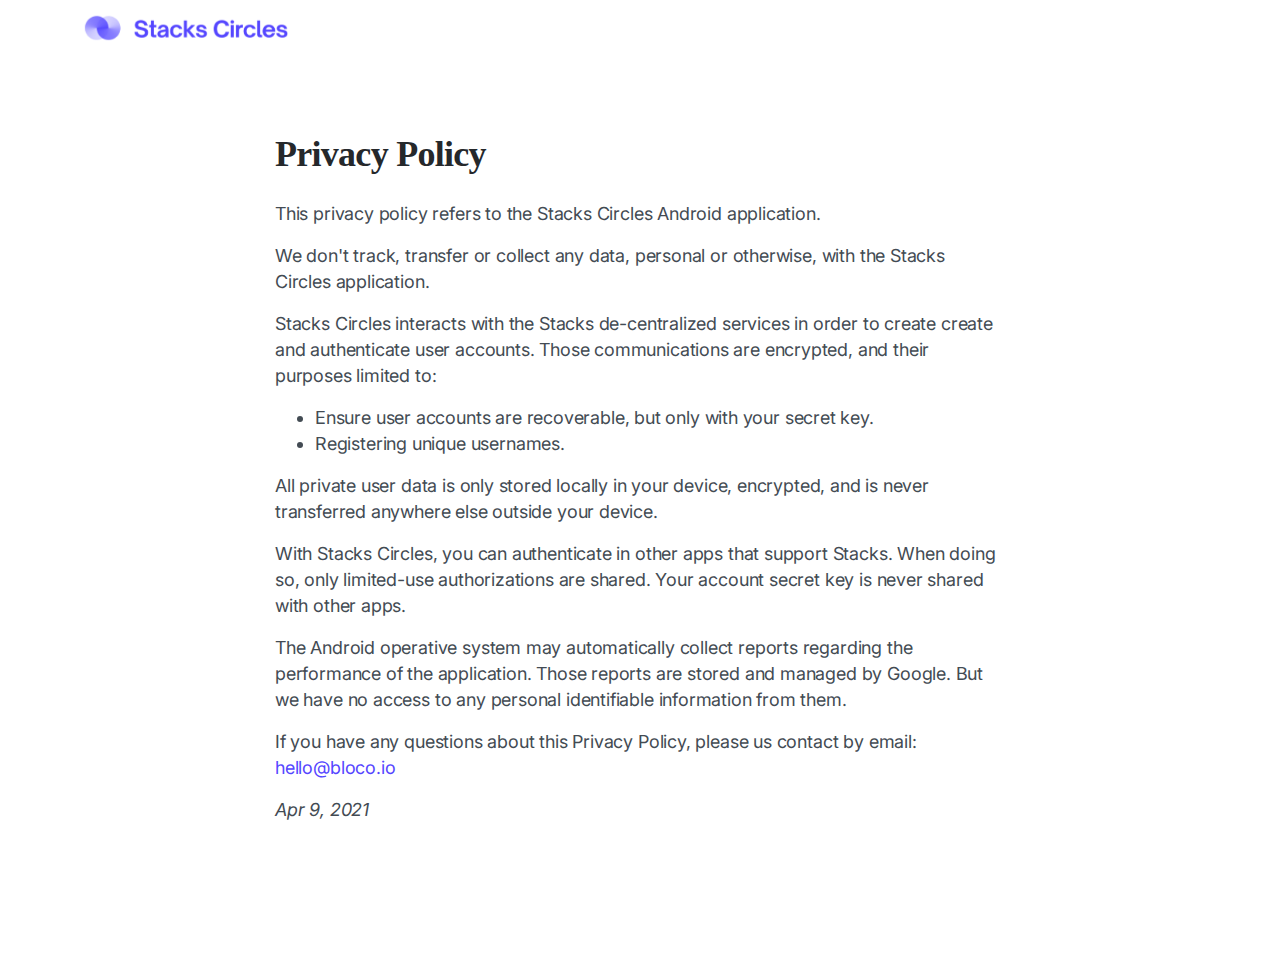
==== commit 29852eb2: "Fix typo" ====
--- a/privacy.html
+++ b/privacy.html
@@ -42,7 +42,7 @@
       <div class="row justify-content-md-center">
         <div class="col col-lg-8 my-5">
           <h2 class="mb-4">Privacy Policy</h2>
-          <p>This privacy policy referes to the Stacks Circles Android application.</p>
+          <p>This privacy policy refers to the Stacks Circles Android application.</p>
           <p>We don't track, transfer or collect any data, personal or otherwise, with the Stacks Circles application.</p>
           <p>Stacks Circles interacts with the Stacks de-centralized services in order to create create and authenticate user accounts. Those communications are encrypted, and their purposes limited to:</p>
           <ul>
@@ -69,4 +69,4 @@
   <link rel="stylesheet" href="https://use.fontawesome.com/releases/v5.7.1/css/all.css"
     integrity="sha384-fnmOCqbTlWIlj8LyTjo7mOUStjsKC4pOpQbqyi7RrhN7udi9RwhKkMHpvLbHG9Sr" crossorigin="anonymous">
 </body>
-</html>+</html>
--- a/css/style.violet.css
+++ b/css/style.violet.css
@@ -1088,7 +1088,7 @@
 
 .list-check li {
   position: relative;
-  padding: 0.25rem 0 0.25rem 3rem;
+  padding: 0.25rem 0 0.25rem 2.25rem;
 }
 
 .list-check li::before {
@@ -1099,8 +1099,8 @@
   position: absolute;
   left: 0;
   top: 50%;
-  height: 40px;
-  width: 40px;
+  height: 30px;
+  width: 30px;
   -webkit-transform: translateY(-50%);
   transform: translateY(-50%);
 }
@@ -2047,8 +2047,8 @@
   font-family: 'OpenSauceOneBold';
   font-style: normal;
   font-weight: bold;
-  font-size: 40px;
-  line-height: 55px;
+  font-size: 36px;
+  line-height: 45px;
 
   letter-spacing: -0.02em;
   font-feature-settings: 'ss01' on;
--- a/css/custom.css
+++ b/css/custom.css
@@ -2,8 +2,13 @@
 
 /* Common */
 
+* {
+  -webkit-font-smoothing: antialiased;
+  -moz-osx-font-smoothing: grayscale;
+}
+
 section {
-  padding: 60px 0 20px;
+  padding: 60px 0 60px;
 }
 
 .bg-center {
@@ -44,53 +49,20 @@
   max-width: 500px;
 }
 
+/* FAQs */
+
 @media (min-width: 768px) {
-
-
   .how-it-works__text-container {
     position: relative;
     background-image: url('../img/dashed_background.svg');
     background-position: center 55%;
     background-size: cover;
   }
+}
 
-  /*
-  .how-it-works__text-container::after {
-    content: '';
-    position: absolute;
-    top: 0;
-    left: 50%;
-    border: 1px dashed #5546FF;
-    border-spacing: 1px;
-    height: 100%;
-  }
+/* Footer */
 
-  .how-it-works__text-container::before {
-    content: '';
-    position: absolute;
-    top: 50%;
-    left: 0;
-    border: 1px dashed #5546FF;
-    border-spacing: 1px;
-    width: 100%;
-  }
-
-  .how-it-works__info__left {
-    padding: 47px 79px 31px 0px;
-  }
-
-  .how-it-works__info__right {
-    padding: 47px 0px 31px 79px;
-  }
-
-  .how-it-works__subtitle-number {
-    margin: 0;
-    margin-bottom: 8px;
-  }
-
-  .how-it-works__subtitle {
-    margin: 0;
-    margin-bottom: 16px;
-  }
-  */
+footer {
+  font-size: 16px;
+  line-height: 23px;
 }